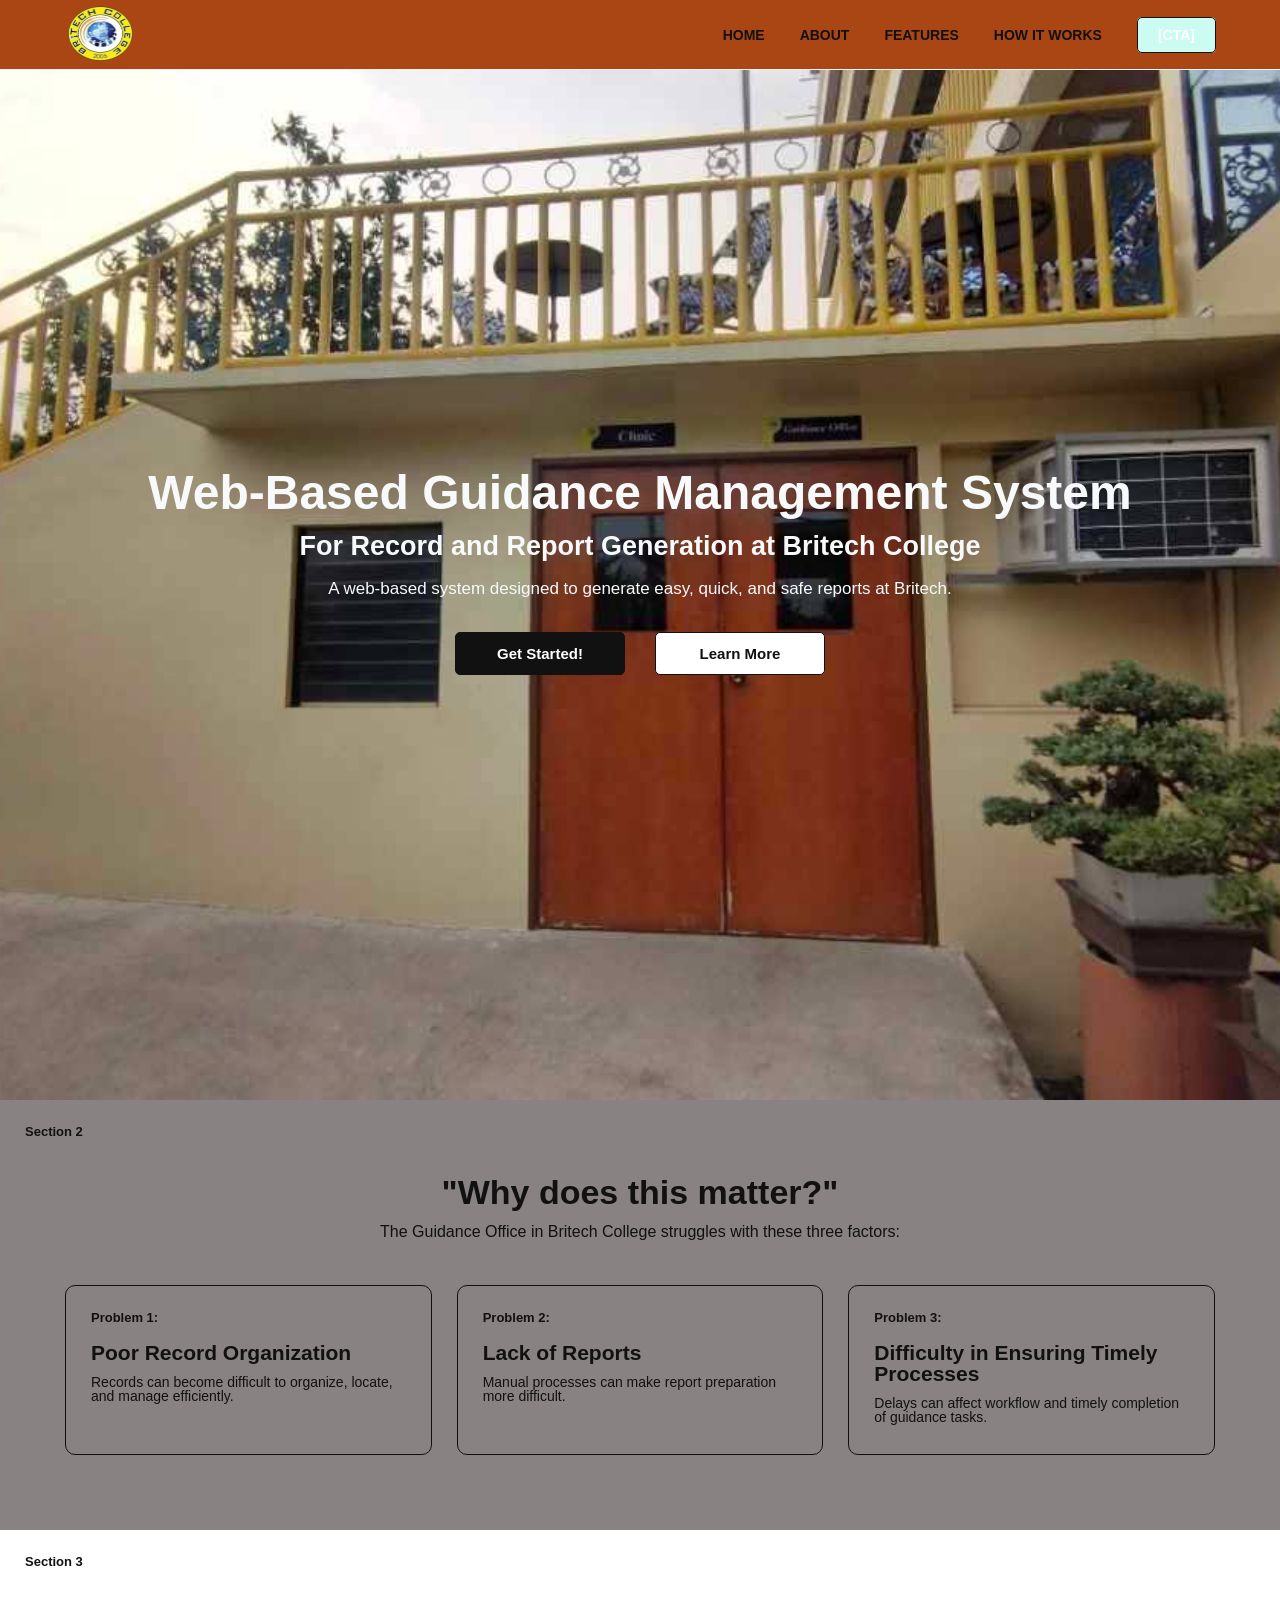
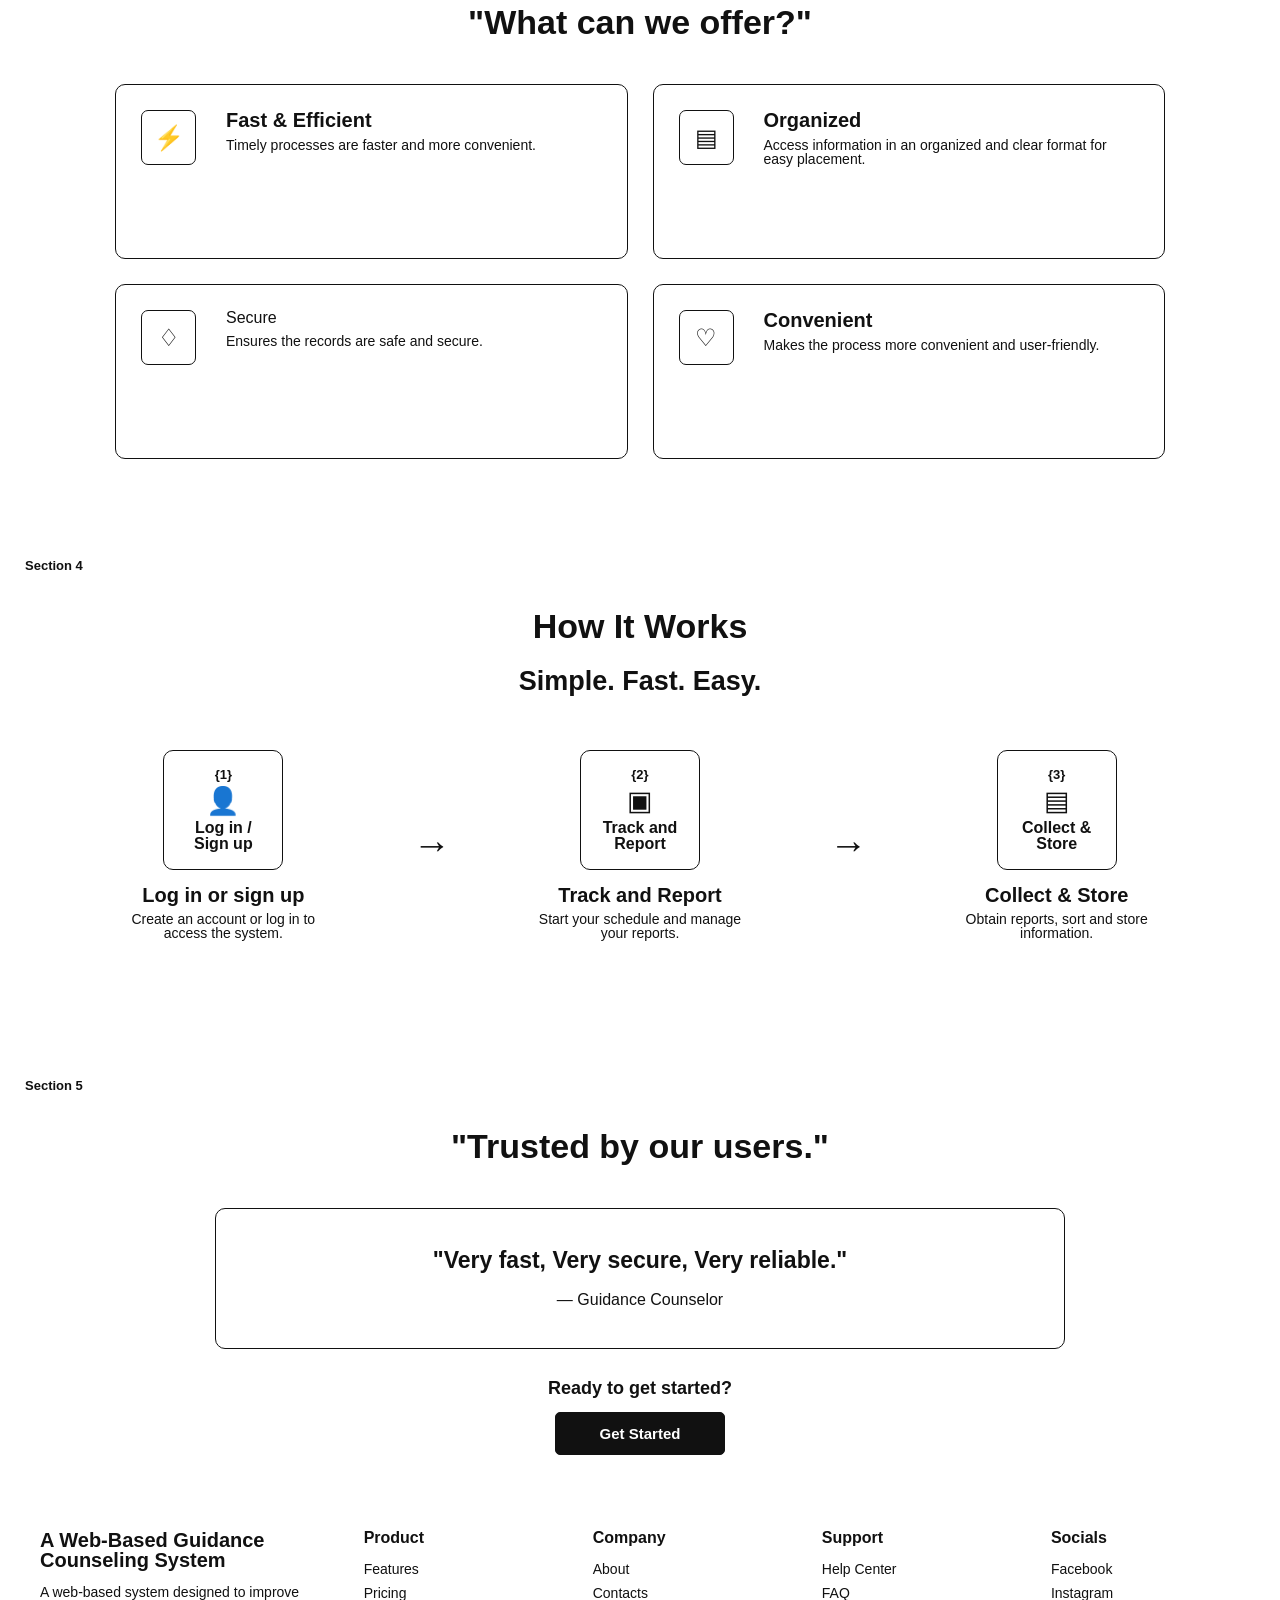
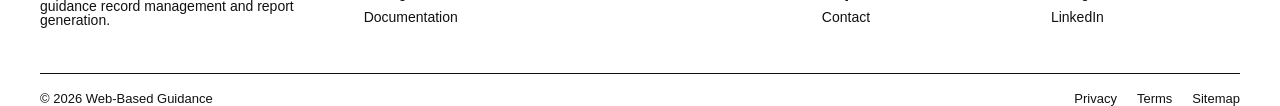
==== index.html @ 8610c13b "feat:I follow sir instuctions in modifiying and change services and I also add a insert.sql in datab" ====
<!doctype html>
<html lang="en">
  <head>
    <meta charset="UTF-8" />
    <meta name="viewport" content="width=device-width, initial-scale=1.0" />

    <title>Web-Based Guidance Management System</title>

    <!-- External CSS -->
    <link rel="stylesheet" href="./assets/css/pages/landing.css" />
    <link rel="stylesheet" href="./assets/css/style.css" />
  </head>

  <body>
    <!-- =========================
         NAVIGATION BAR
    ========================== -->
    <header class="navbar bg-secondary">
      <a href="#home" class="logo">
        <img
          class="d-inline-flex flex-column items-center h-25 w-25 gap-10"
          src="./assets/images/logo/britech-logo.png"
          alt="Britech Logo"
        />
      </a>

      <nav>
        <ul class="nav-links">
          <li><a href="#home">HOME</a></li>
          <li><a href="#about">ABOUT</a></li>
          <li><a href="#features">FEATURES</a></li>
          <li><a href="#how-it-works">HOW IT WORKS</a></li>
          <li><a href="#contact" class="nav-cta">[CTA]</a></li>
        </ul>
      </nav>
    </header>

    <!-- =========================
         SECTION 1 — HOME
    ========================== -->
    <section id="home" class="hero hero-landing">
      <span class="section-label">Section 1</span>

      <div class="hero-content text-light">
        <h1 class="text-56">Web-Based Guidance Management System</h1>

        <h2>For Record and Report Generation at Britech College</h2>

        <p>A web-based system designed to generate easy, quick, and safe reports at Britech.</p>

        <div class="hero-buttons">
          <a href="#contact" class="btn btn-dark"> Get Started! </a>

          <a href="#features" class="btn btn-light"> Learn More </a>
        </div>
      </div>
    </section>

    <!-- =========================
         SECTION 2 — ABOUT
    ========================== -->
    <section id="about" class="about b bg-gray">
      <span class="section-label">Section 2</span>

      <h2 class="section-title">"Why does this matter?"</h2>

      <p class="section-description">The Guidance Office in Britech College struggles with these three factors:</p>

      <div class="problems">
        <div class="problem-card">
          <span class="problem-number"> Problem 1: </span>

          <h3>Poor Record Organization</h3>

          <p>Records can become difficult to organize, locate, and manage efficiently.</p>
        </div>

        <div class="problem-card">
          <span class="problem-number"> Problem 2: </span>

          <h3>Lack of Reports</h3>

          <p>Manual processes can make report preparation more difficult.</p>
        </div>

        <div class="problem-card">
          <span class="problem-number"> Problem 3: </span>

          <h3>Difficulty in Ensuring Timely Processes</h3>

          <p>Delays can affect workflow and timely completion of guidance tasks.</p>
        </div>
      </div>
    </section>

    <!-- =========================
         SECTION 3 — FEATURES
    ========================== -->
    <section id="features" class="features">
      <span class="section-label">Section 3</span>

      <h2 class="section-title">"What can we offer?"</h2>

      <div class="features-grid">
        <!-- FEATURE 1 -->
        <div class="feature-card">
          <div class="feature-icon">⚡</div>

          <div>
            <h3>Fast &amp; Efficient</h3>

            <p>Timely processes are faster and more convenient.</p>
          </div>
        </div>

        <!-- FEATURE 2 -->
        <div class="feature-card">
          <div class="feature-icon">▤</div>

          <div>
            <h3>Organized</h3>

            <p>Access information in an organized and clear format for easy placement.</p>
          </div>
        </div>

        <!-- FEATURE 3 -->
        <div class="feature-card">
          <div class="feature-icon">♢</div>

          <div>
            Secure
            <h3></h3>

            <p>Ensures the records are safe and secure.</p>
          </div>
        </div>

        <!-- FEATURE 4 -->
        <div class="feature-card">
          <div class="feature-icon">♡</div>

          <div>
            <h3>Convenient</h3>

            <p>Makes the process more convenient and user-friendly.</p>
          </div>
        </div>
      </div>
    </section>

    <!-- =========================
         SECTION 4 — HOW IT WORKS
    ========================== -->
    <section id="how-it-works" class="how-it-works">
      <span class="section-label">Section 4</span>

      <h2 class="section-title">How It Works</h2>

      <h3 class="simple-title">Simple. Fast. Easy.</h3>

      <div class="steps">
        <!-- STEP 1 -->
        <div class="step">
          <div class="step-box">
            <span class="step-number"> {1} </span>

            <span class="step-icon"> 👤 </span>

            <strong> Log in / Sign up </strong>
          </div>

          <h3>Log in or sign up</h3>

          <p>Create an account or log in to access the system.</p>
        </div>

        <!-- ARROW -->
        <div class="arrow">→</div>

        <!-- STEP 2 -->
        <div class="step">
          <div class="step-box">
            <span class="step-number"> {2} </span>

            <span class="step-icon"> ▣ </span>

            <strong> Track and Report </strong>
          </div>

          <h3>Track and Report</h3>

          <p>Start your schedule and manage your reports.</p>
        </div>

        <!-- ARROW -->
        <div class="arrow">→</div>

        <!-- STEP 3 -->
        <div class="step">
          <div class="step-box">
            <span class="step-number"> {3} </span>

            <span class="step-icon"> ▤ </span>

            <strong> Collect &amp; Store </strong>
          </div>

          <h3>Collect &amp; Store</h3>

          <p>Obtain reports, sort and store information.</p>
        </div>
      </div>
    </section>

    <!-- =========================
         SECTION 5 — TESTIMONIAL
    ========================== -->
    <section id="contact" class="contact">
      <span class="section-label">Section 5</span>

      <h2 class="section-title">"Trusted by our users."</h2>

      <div class="testimonial">
        <p class="testimonial-text">"Very fast, Very secure, Very reliable."</p>

        <p class="testimonial-author">— Guidance Counselor</p>
      </div>

      <p class="ready">Ready to get started?</p>

      <a href="#home" class="btn btn-dark"> Get Started </a>
    </section>

    <!-- =========================
         FOOTER
    ========================== -->
    <footer>
      <div class="footer-top">
        <!-- BRAND -->
        <div class="footer-brand">
          <h3>A Web-Based Guidance Counseling System</h3>

          <p>A web-based system designed to improve guidance record management and report generation.</p>
        </div>

        <!-- PRODUCT -->
        <div class="footer-column">
          <h4>Product</h4>

          <ul>
            <li>
              <a href="#features"> Features </a>
            </li>

            <li>
              <a href="#"> Pricing </a>
            </li>

            <li>
              <a href="#"> Documentation </a>
            </li>
          </ul>
        </div>

        <!-- COMPANY -->
        <div class="footer-column">
          <h4>Company</h4>

          <ul>
            <li>
              <a href="#about"> About </a>
            </li>

            <li>
              <a href="#contact"> Contacts </a>
            </li>
          </ul>
        </div>

        <!-- SUPPORT -->
        <div class="footer-column">
          <h4>Support</h4>

          <ul>
            <li>
              <a href="#"> Help Center </a>
            </li>

            <li>
              <a href="#"> FAQ </a>
            </li>

            <li>
              <a href="#contact"> Contact </a>
            </li>
          </ul>
        </div>

        <!-- SOCIALS -->
        <div class="footer-column">
          <h4>Socials</h4>

          <ul>
            <li>
              <a href="#"> Facebook </a>
            </li>

            <li>
              <a href="#"> Instagram </a>
            </li>

            <li>
              <a href="#"> LinkedIn </a>
            </li>
          </ul>
        </div>
      </div>

      <!-- FOOTER BOTTOM -->
      <div class="footer-bottom">
        <p>© 2026 Web-Based Guidance</p>

        <div class="legal-links">
          <a href="#">Privacy</a>
          <a href="#">Terms</a>
          <a href="#">Sitemap</a>
        </div>
      </div>
    </footer>
  </body>
</html>
---- assets/css/pages/landing.css ----
/* =====================================================
   RESET
===================================================== */

* {
  margin: 0;
  padding: 0;
  box-sizing: border-box;
}

html {
  scroll-behavior: smooth;
  scroll-padding-top: 75px;
}

body {
  font-family: Arial, Helvetica, sans-serif;
  color: #111;
  background: #fff;
  line-height: 1.5;
}

a {
  text-decoration: none;
  color: inherit;
}

/* =====================================================
   NAVIGATION BAR
===================================================== */

.navbar {
  position: fixed;
  top: 0;
  left: 0;

  width: 100%;
  height: 70px;

  background: #fff;

  border-bottom: 1px solid #fbf3f3;

  display: flex;
  align-items: center;
  justify-content: space-between;

  padding: 0 5%;

  z-index: 1000;
}

.logo {
  font-size: 20px;
  font-weight: bold;
  letter-spacing: 1px;
}

.nav-links {
  display: flex;
  align-items: center;
  gap: 35px;
  list-style: none;
}

.nav-links a {
  font-size: 14px;
  font-weight: bold;
}

.nav-links a:hover {
  text-decoration: underline;
}

.nav-cta {
  background: #CCFBF1;
  color: #fff !important;

  padding: 9px 20px;

  border: 1px solid #111;
  border-radius: 5px;
}

.nav-cta:hover {
  background: #fff;
  color: #111 !important;
  text-decoration: none !important;
}

/* =====================================================
   GENERAL SECTION SETTINGS
===================================================== */

section {
  width: 100%;
  position: relative;
  border-bottom: 1px solid #111;
}

.section-label {
  position: absolute;

  top: 25px;
  left: 25px;

  font-size: 13px;
  font-weight: bold;
}

.section-title {
  text-align: center;

  font-size: 34px;

  margin-bottom: 15px;
}

.section-description {
  max-width: 750px;

  margin: 0 auto;

  text-align: center;

  font-size: 16px;
}

/* =====================================================
   BUTTONS
===================================================== */

.btn {
  display: inline-flex;

  align-items: center;
  justify-content: center;

  min-width: 170px;

  padding: 13px 25px;

  border: 1px solid #111;

  border-radius: 5px;

  font-size: 15px;
  font-weight: bold;
}

.btn-dark {
  background: #111;
  color: #fff;
}

.btn-dark:hover {
  background: #fff;
  color: #111;
}

.btn-light {
  background: #fff;
  color: #111;
}

.btn-light:hover {
  background: #111;
  color: #fff;
}

/* =====================================================
   SECTION 1 — HERO
===================================================== */

.hero {
  min-height: 680px;

  display: flex;

  align-items: center;
  justify-content: center;

  text-align: center;

  padding: 110px 7% 70px;
}

.hero-landing {
  min-height: 1100px;
  background-image: url(../../images/backgrounds/Guidance\ Office.jpg);
  background-size: cover;
  background-position: center;
  background-repeat: no-repeat;
}

.hero-content {
  max-width: 1000px;
}

.hero h1 {
  font-size: 48px;

  line-height: 1.15;

  font-weight: 800;

  margin-bottom: 12px;
}

.hero h2 {
  font-size: 27px;

  font-weight: bold;

  margin-bottom: 20px;
}

.hero p {
  max-width: 780px;

  margin: 0 auto 35px;

  font-size: 17px;
}

.hero-buttons {
  display: flex;

  justify-content: center;

  gap: 30px;
}

/* =====================================================
   SECTION 2 — ABOUT / PROBLEMS
===================================================== */

.about {
  min-height: 430px;

  padding: 75px 5%;
}

.about .section-description {
  margin-bottom: 10px;
}

.problems {
  max-width: 1150px;

  margin: 45px auto 0;

  display: grid;

  grid-template-columns: repeat(3, 1fr);

  gap: 25px;
}

.problem-card {
  min-height: 170px;

  border: 1px solid #111;

  border-radius: 10px;

  padding: 25px;
}

.problem-number {
  display: block;

  font-size: 13px;

  font-weight: bold;

  margin-bottom: 18px;
}

.problem-card h3 {
  font-size: 21px;

  margin-bottom: 12px;
}

.problem-card p {
  font-size: 14px;
}

/* =====================================================
   SECTION 3 — FEATURES
===================================================== */

.features {
  min-height: 570px;

  padding: 75px 5%;
}

.features-grid {
  max-width: 1050px;

  margin: 45px auto 0;

  display: grid;

  grid-template-columns: repeat(2, 1fr);

  gap: 25px;
}

.feature-card {
  min-height: 175px;

  border: 1px solid #111;

  border-radius: 10px;

  padding: 25px;

  display: grid;

  grid-template-columns: 65px 1fr;

  gap: 20px;

  align-items: start;
}

.feature-icon {
  width: 55px;
  height: 55px;

  border: 1px solid #111;

  border-radius: 7px;

  display: flex;

  align-items: center;
  justify-content: center;

  font-size: 24px;
}

.feature-card h3 {
  font-size: 20px;

  margin-bottom: 8px;
}

.feature-card p {
  font-size: 14px;
}

/* =====================================================
   SECTION 4 — HOW IT WORKS
===================================================== */

.how-it-works {
  min-height: 520px;

  padding: 75px 5%;
}

.simple-title {
  text-align: center;

  font-size: 27px;

  margin: 25px 0 55px;
}

.steps {
  max-width: 1150px;

  margin: auto;

  display: grid;

  grid-template-columns: 1fr 100px 1fr 100px 1fr;

  align-items: center;
}

.step {
  text-align: center;
}

.step-box {
  width: 120px;
  min-height: 120px;

  margin: 0 auto 15px;

  border: 1px solid #111;

  border-radius: 10px;

  padding: 15px;

  display: flex;

  flex-direction: column;

  align-items: center;
  justify-content: center;
}

.step-number {
  font-size: 13px;

  font-weight: bold;

  margin-bottom: 7px;
}

.step-icon {
  font-size: 27px;

  margin-bottom: 5px;
}

.step h3 {
  font-size: 20px;

  margin-bottom: 7px;
}

.step p {
  max-width: 210px;

  margin: auto;

  font-size: 14px;
}

.arrow {
  text-align: center;

  font-size: 38px;

  font-weight: bold;
}

/* =====================================================
   SECTION 5 — TRUSTED USERS
===================================================== */

.contact {
  min-height: 470px;

  padding: 75px 5%;

  text-align: center;
}

.testimonial {
  max-width: 850px;

  margin: 45px auto 30px;

  border: 1px solid #111;

  border-radius: 10px;

  padding: 40px;
}

.testimonial-text {
  font-size: 23px;

  font-weight: bold;

  margin-bottom: 20px;
}

.testimonial-author {
  font-size: 16px;
}

.ready {
  font-size: 18px;

  font-weight: bold;

  margin-bottom: 15px;
}

/* =====================================================
   FOOTER
===================================================== */

footer {
  padding: 55px 5% 20px;

  background: #fff;
}

.footer-top {
  max-width: 1200px;

  margin: auto;

  display: grid;

  grid-template-columns: 1.5fr 1fr 1fr 1fr 1fr;

  gap: 40px;

  padding-bottom: 40px;
}

.footer-brand h3 {
  font-size: 20px;

  margin-bottom: 15px;
}

.footer-brand p {
  max-width: 300px;

  font-size: 14px;
}

.footer-column h4 {
  font-size: 16px;

  margin-bottom: 15px;
}

.footer-column ul {
  list-style: none;
}

.footer-column li {
  margin-bottom: 8px;
}

.footer-column a {
  font-size: 14px;
}

.footer-column a:hover {
  text-decoration: underline;
}

.footer-bottom {
  max-width: 1200px;

  margin: auto;

  border-top: 1px solid #111;

  padding-top: 18px;

  display: flex;

  justify-content: space-between;

  font-size: 13px;
}

.legal-links {
  display: flex;

  gap: 20px;
}

/* =====================================================
   TABLET
===================================================== */

@media (max-width: 900px) {
  .nav-links {
    gap: 15px;
  }

  .nav-links a {
    font-size: 11px;
  }

  .hero h1 {
    font-size: 38px;
  }

  .problems {
    grid-template-columns: 1fr;
  }

  .steps {
    grid-template-columns: 1fr;

    gap: 25px;
  }

  .arrow {
    transform: rotate(90deg);
  }

  .footer-top {
    grid-template-columns: repeat(2, 1fr);
  }
}

/* =====================================================
   MOBILE
===================================================== */

@media (max-width: 600px) {
  .navbar {
    height: auto;

    min-height: 65px;

    padding: 12px 4%;

    flex-direction: column;

    gap: 10px;
  }

  .nav-links {
    gap: 10px;

    flex-wrap: wrap;

    justify-content: center;
  }

  .nav-links a {
    font-size: 10px;
  }

  .hero {
    padding-top: 80px;
  }

  .hero h1 {
    font-size: 31px;
  }

  .hero h2 {
    font-size: 21px;
  }

  .hero p {
    font-size: 14px;
  }

  .hero-buttons {
    flex-direction: column;

    align-items: center;

    gap: 12px;
  }

  .section-title {
    font-size: 28px;
  }

  .features-grid {
    grid-template-columns: 1fr;
  }

  .feature-card {
    grid-template-columns: 55px 1fr;
  }

  .footer-top {
    grid-template-columns: 1fr;
  }

  .footer-bottom {
    flex-direction: column;

    gap: 15px;
  }
}
---- assets/css/style.css ----
@import url("./base/reset.css");
@import url("./base/theme.css");
@import url("./base/text.css");
@import url("./base/display.css");
@import url("./base/flex.css");
@import url("./base/gap.css");
@import url("./base/padding.css");
@import url("./base/margin.css");
@import url("./base/border.css");
@import url("./base/width.css");
@import url("./base/height.css");
@import url("./base/colors.css");
@import url("./base/shadow.css");
@import url("./base/opacity.css");
@import url("./base/overflow.css");
@import url("./base/position.css");
@import url("./base/radius.css");
@import url("./base/z-index.css");
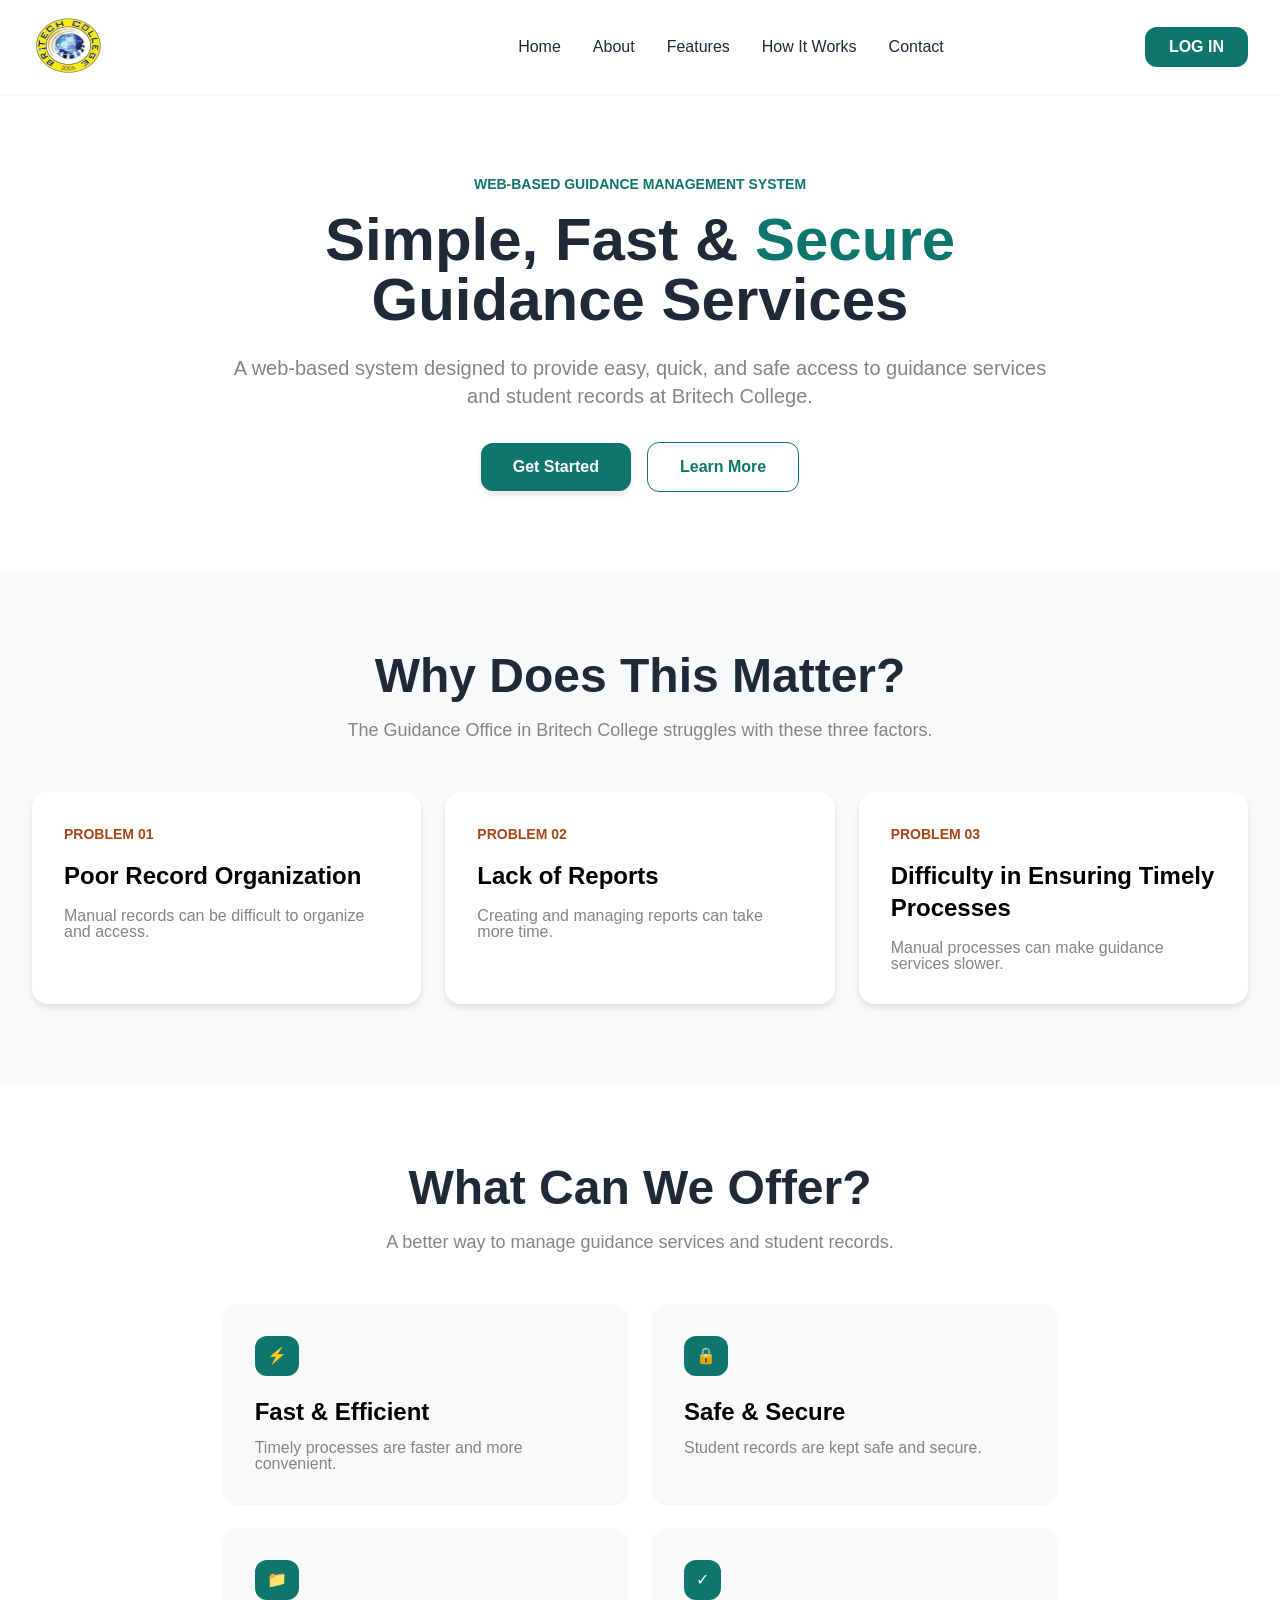
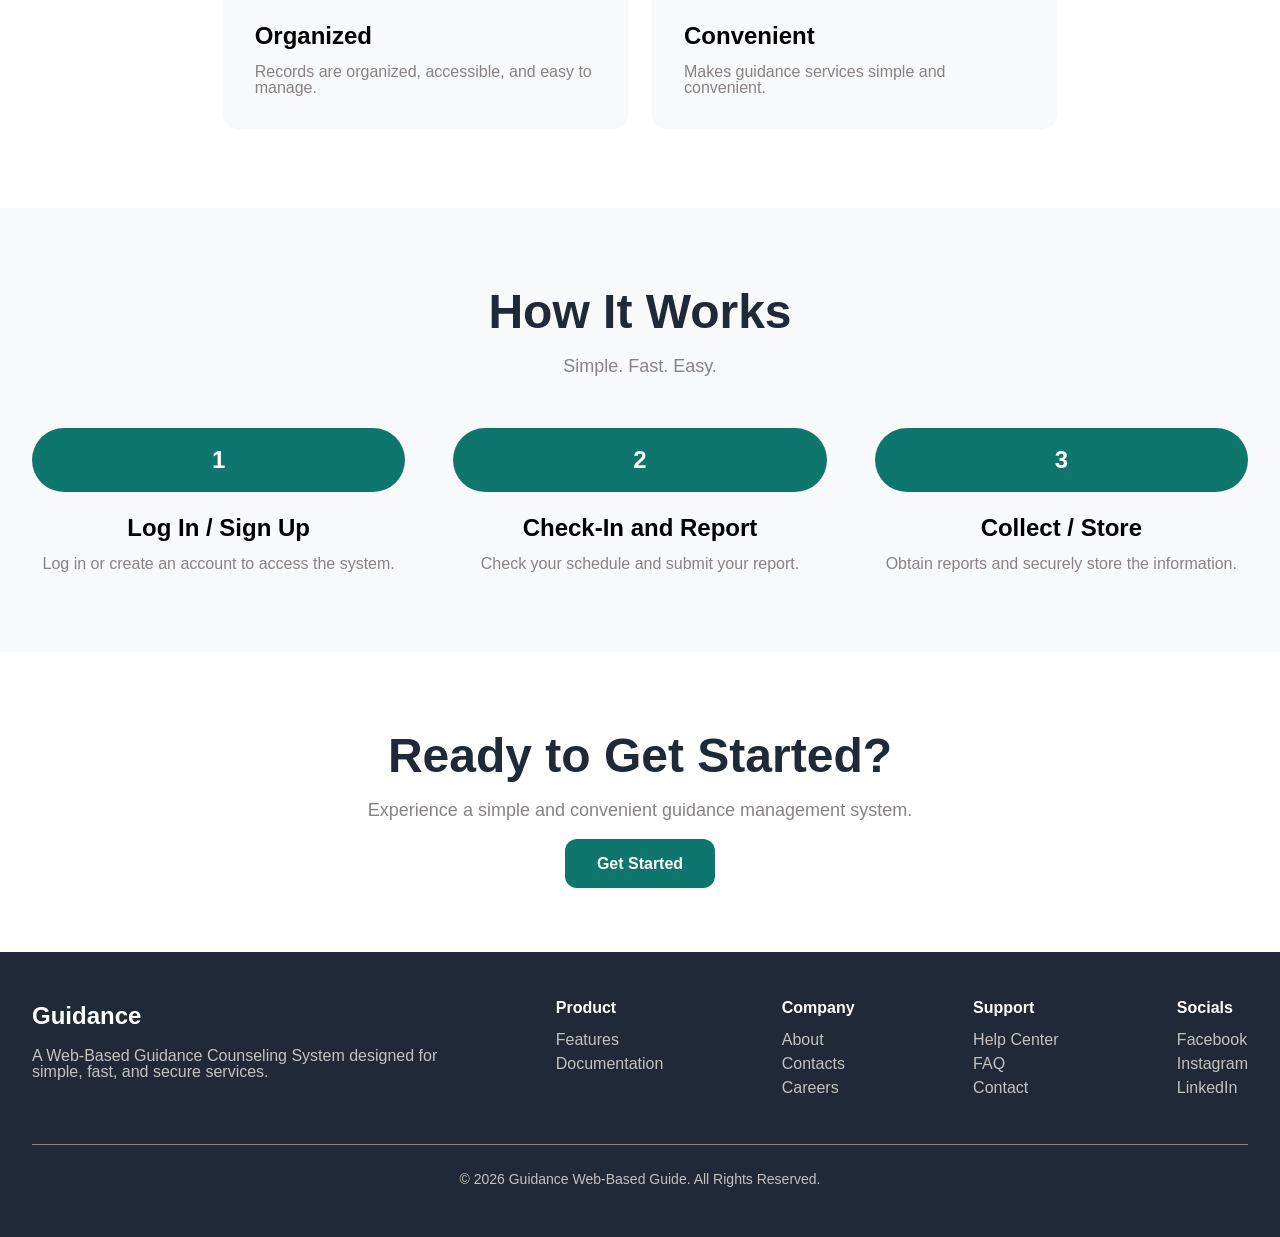
==== commit d6d0a583: "feat: Working in progress in landing page, dashboard and login." ====
--- a/index.html
+++ b/index.html
@@ -1,332 +1,638 @@
-<!doctype html>
+<!DOCTYPE html>
 <html lang="en">
-  <head>
-    <meta charset="UTF-8" />
-    <meta name="viewport" content="width=device-width, initial-scale=1.0" />
-
-    <title>Web-Based Guidance Management System</title>
-
-    <!-- External CSS -->
-    <link rel="stylesheet" href="./assets/css/pages/landing.css" />
-    <link rel="stylesheet" href="./assets/css/style.css" />
-  </head>
-
-  <body>
-    <!-- =========================
-         NAVIGATION BAR
-    ========================== -->
-    <header class="navbar bg-secondary">
-      <a href="#home" class="logo">
-        <img
-          class="d-inline-flex flex-column items-center h-25 w-25 gap-10"
-          src="./assets/images/logo/britech-logo.png"
-          alt="Britech Logo"
-        />
-      </a>
-
-      <nav>
-        <ul class="nav-links">
-          <li><a href="#home">HOME</a></li>
-          <li><a href="#about">ABOUT</a></li>
-          <li><a href="#features">FEATURES</a></li>
-          <li><a href="#how-it-works">HOW IT WORKS</a></li>
-          <li><a href="#contact" class="nav-cta">[CTA]</a></li>
-        </ul>
-      </nav>
+
+<head>
+
+    <meta charset="UTF-8">
+    <meta name="viewport" content="width=device-width, initial-scale=1.0">
+
+    <title>Guidance Management System</title>
+
+    <link rel="stylesheet" href="./assets/css/style.css">
+
+</head>
+
+
+<body class="bg-light">
+
+
+    <!-- ================= HEADER ================= -->
+
+    <header
+        class="d-flex flex-row justify-between items-center px-8 py-4 bg-white shadow-sm position-sticky top-0 z-50">
+
+        <!-- LOGO --> 
+
+        <div class="d-flex flex-row items-center gap-0 text-x1  font-bold text-dark">
+          <a href="#home"> 
+
+            <img class="h-25 w-25" src="./assets/images/logo/britech-logo.png" alt="Britech College">
+          
+          </a>
+          
+        </div>
+
+
+        <!-- NAVIGATION -->
+
+        <nav class="d-flex items-center gap-8">
+
+            <a href="#home" class="text-dark">
+                Home
+            </a>
+
+            <a href="#about" class="text-dark">
+                About
+            </a>
+
+            <a href="#features" class="text-dark">
+                Features
+            </a>
+
+            <a href="#how-it-works" class="text-dark">
+                How It Works
+            </a>
+
+            <a href="#contact" class="text-dark">
+                Contact
+            </a>
+
+        </nav>
+
+
+        <!-- BUTTON -->
+
+        <a
+            href="./auth/sign-in.html"
+            class="bg-primary text-white px-6 py-3 rounded-lg font-semibold">
+
+            LOG IN
+
+        </a>
+
     </header>
 
-    <!-- =========================
-         SECTION 1 — HOME
-    ========================== -->
-    <section id="home" class="hero hero-landing">
-      <span class="section-label">Section 1</span>
-
-      <div class="hero-content text-light">
-        <h1 class="text-56">Web-Based Guidance Management System</h1>
-
-        <h2>For Record and Report Generation at Britech College</h2>
-
-        <p>A web-based system designed to generate easy, quick, and safe reports at Britech.</p>
-
-        <div class="hero-buttons">
-          <a href="#contact" class="btn btn-dark"> Get Started! </a>
-
-          <a href="#features" class="btn btn-light"> Learn More </a>
+
+
+    <!-- ================= HERO ================= -->
+
+    <main id="home">
+
+        <section
+            class="d-flex items-center justify-center text-center bg-white p-20">
+
+            <div class="w-75">
+
+                <p class="text-sm font-semibold text-primary mb-4">
+                    WEB-BASED GUIDANCE MANAGEMENT SYSTEM
+                </p>
+
+
+                <h1 class="text-5xl font-bold text-dark mb-6">
+
+                    Simple, Fast &
+                    <span class="text-primary">
+                        Secure
+                    </span>
+                    Guidance Services
+
+                </h1>
+
+
+                <p class="text-lg text-gray mx-auto">
+
+                    A web-based system designed to provide
+                    easy, quick, and safe access to guidance
+                    services and student records at Britech College.
+
+                </p>
+
+
+                <!-- HERO BUTTONS -->
+
+                <div
+                    class="d-flex items-center justify-center gap-4 mt-8">
+
+                    <a
+                        href="#get-started"
+                        class="bg-primary text-white px-8 py-4 rounded-lg font-semibold shadow">
+
+                        Get Started
+
+                    </a>
+
+
+                    <a
+                        href="#about"
+                        class="border border-primary text-primary px-8 py-4 rounded-lg font-semibold">
+
+                        Learn More
+
+                    </a>
+
+                </div>
+
+            </div>
+
+        </section>
+
+
+
+        <!-- ================= WHY DOES THIS MATTER ================= -->
+
+        <section
+            id="about"
+            class="bg-light px-8 py-20">
+
+            <div class="text-center mb-12">
+
+                <h2 class="text-4xl font-bold text-dark mb-4">
+
+                    Why Does This Matter?
+
+                </h2>
+
+                <p class="text-md text-gray">
+
+                    The Guidance Office in Britech College
+                    struggles with these three factors.
+
+                </p>
+
+            </div>
+
+
+            <!-- PROBLEMS -->
+
+            <div
+                class="d-flex gap-6 justify-center">
+
+
+                <!-- PROBLEM 1 -->
+
+                <div
+                    class="bg-white p-8 rounded-xl shadow-md w-33">
+
+                    <p class="text-sm font-bold text-secondary mb-4">
+                        PROBLEM 01
+                    </p>
+
+                    <h3 class="text-xl font-bold mb-4">
+                        Poor Record Organization
+                    </h3>
+
+                    <p class="text-gray">
+                        Manual records can be difficult
+                        to organize and access.
+                    </p>
+
+                </div>
+
+
+                <!-- PROBLEM 2 -->
+
+                <div
+                    class="bg-white p-8 rounded-xl shadow-md w-33">
+
+                    <p class="text-sm font-bold text-secondary mb-4">
+                        PROBLEM 02
+                    </p>
+
+                    <h3 class="text-xl font-bold mb-4">
+                        Lack of Reports
+                    </h3>
+
+                    <p class="text-gray">
+                        Creating and managing reports
+                        can take more time.
+                    </p>
+
+                </div>
+
+
+                <!-- PROBLEM 3 -->
+
+                <div
+                    class="bg-white p-8 rounded-xl shadow-md w-33">
+
+                    <p class="text-sm font-bold text-secondary mb-4">
+                        PROBLEM 03
+                    </p>
+
+                    <h3 class="text-xl font-bold mb-4">
+                        Difficulty in Ensuring Timely Processes
+                    </h3>
+
+                    <p class="text-gray">
+                        Manual processes can make
+                        guidance services slower.
+                    </p>
+
+                </div>
+
+            </div>
+
+        </section>
+
+
+
+        <!-- ================= FEATURES ================= -->
+
+        <section
+            id="features"
+            class="bg-white px-8 py-20">
+
+            <div class="text-center mb-12">
+
+                <h2 class="text-4xl font-bold text-dark mb-4">
+
+                    What Can We Offer?
+
+                </h2>
+
+                <p class="text-md text-gray">
+
+                    A better way to manage guidance
+                    services and student records.
+
+                </p>
+
+            </div>
+
+
+            <div
+                class="d-flex flex-wrap justify-center gap-6">
+
+
+                <!-- FAST -->
+
+                <div
+                    class="bg-light p-8 rounded-xl shadow-sm w-33">
+
+                    <div
+                        class="bg-primary text-white rounded-lg p-3 w-fit mb-5">
+
+                        ⚡
+
+                    </div>
+
+                    <h3 class="text-xl font-bold mb-3">
+                        Fast & Efficient
+                    </h3>
+
+                    <p class="text-gray">
+                        Timely processes are faster
+                        and more convenient.
+                    </p>
+
+                </div>
+
+
+                <!-- SECURE -->
+
+                <div
+                    class="bg-light p-8 rounded-xl shadow-sm w-33">
+
+                    <div
+                        class="bg-primary text-white rounded-lg p-3 w-fit mb-5">
+
+                        🔒
+
+                    </div>
+
+                    <h3 class="text-xl font-bold mb-3">
+                        Safe & Secure
+                    </h3>
+
+                    <p class="text-gray">
+                        Student records are kept
+                        safe and secure.
+                    </p>
+
+                </div>
+
+
+                <!-- ORGANIZED -->
+
+                <div
+                    class="bg-light p-8 rounded-xl shadow-sm w-33">
+
+                    <div
+                        class="bg-primary text-white rounded-lg p-3 w-fit mb-5">
+
+                        📁
+
+                    </div>
+
+                    <h3 class="text-xl font-bold mb-3">
+                        Organized
+                    </h3>
+
+                    <p class="text-gray">
+                        Records are organized,
+                        accessible, and easy to manage.
+                    </p>
+
+                </div>
+
+
+                <!-- CONVENIENT -->
+
+                <div
+                    class="bg-light p-8 rounded-xl shadow-sm w-33">
+
+                    <div
+                        class="bg-primary text-white rounded-lg p-3 w-fit mb-5">
+
+                        ✓
+
+                    </div>
+
+                    <h3 class="text-xl font-bold mb-3">
+                        Convenient
+                    </h3>
+
+                    <p class="text-gray">
+                        Makes guidance services
+                        simple and convenient.
+                    </p>
+
+                </div>
+
+            </div>
+
+        </section>
+
+
+
+        <!-- ================= HOW IT WORKS ================= -->
+
+        <section
+            id="how-it-works"
+            class="bg-light px-8 py-20">
+
+            <div class="text-center mb-12">
+
+                <h2 class="text-4xl font-bold text-dark mb-4">
+                    How It Works
+                </h2>
+
+                <p class="text-md text-gray">
+                    Simple. Fast. Easy.
+                </p>
+
+            </div>
+
+
+            <div
+                class="d-flex justify-center gap-12">
+
+
+                <!-- STEP 1 -->
+
+                <div class="text-center w-33">
+
+                    <div
+                        class="bg-primary text-white rounded-full p-4 mx-auto mb-5 font-bold text-xl">
+
+                        1
+
+                    </div>
+
+                    <h3 class="text-xl font-bold mb-3">
+                        Log In / Sign Up
+                    </h3>
+
+                    <p class="text-gray">
+                        Log in or create an account
+                        to access the system.
+                    </p>
+
+                </div>
+
+
+                <!-- STEP 2 -->
+
+                <div class="text-center w-33">
+
+                    <div
+                        class="bg-primary text-white rounded-full p-4 mx-auto mb-5 font-bold text-xl">
+
+                        2
+
+                    </div>
+
+                    <h3 class="text-xl font-bold mb-3">
+                        Check-In and Report
+                    </h3>
+
+                    <p class="text-gray">
+                        Check your schedule and
+                        submit your report.
+                    </p>
+
+                </div>
+
+
+                <!-- STEP 3 -->
+
+                <div class="text-center w-33">
+
+                    <div
+                        class="bg-primary text-white rounded-full p-4 mx-auto mb-5 font-bold text-xl">
+
+                        3
+
+                    </div>
+
+                    <h3 class="text-xl font-bold mb-3">
+                        Collect / Store
+                    </h3>
+
+                    <p class="text-gray">
+                        Obtain reports and securely
+                        store the information.
+                    </p>
+
+                </div>
+
+            </div>
+
+        </section>
+
+
+        <!-- ================= GET STARTED ================= -->
+
+        <section
+            id="get-started"
+            class="bg-white text-center px-8 py-20">
+
+            <h2 class="text-4xl font-bold text-dark mb-4">
+
+                Ready to Get Started?
+
+            </h2>
+
+            <p class="text-md text-gray mb-8">
+
+                Experience a simple and convenient
+                guidance management system.
+
+            </p>
+
+
+            <a
+                href="#home"
+                class="bg-primary text-white px-8 py-4 rounded-lg font-semibold">
+
+                Get Started
+
+            </a>
+
+        </section>
+
+    </main>
+
+
+
+    <!-- ================= FOOTER ================= -->
+
+    <footer
+        id="contact"
+        class="bg-dark text-white px-8 py-12">
+
+        <div
+            class="d-flex justify-between gap-12">
+
+
+            <!-- BRAND -->
+
+            <div class="w-33">
+
+                <h3 class="text-xl font-bold text-white mb-4">
+                    Guidance
+                </h3>
+
+                <p class="text-light-gray">
+
+                    A Web-Based Guidance Counseling
+                    System designed for simple,
+                    fast, and secure services.
+
+                </p>
+
+            </div>
+
+
+            <!-- PRODUCT -->
+
+            <div>
+
+                <h3 class="font-bold text-white mb-4">
+                    Product
+                </h3>
+
+              <a href="#features">
+
+                <p class="text-light-gray mb-2">
+                    Features
+                </p>
+
+              </a>
+
+
+                <p class="text-light-gray">
+                    Documentation
+                </p>
+
+            </div>
+
+
+            <!-- COMPANY -->
+
+            <div>
+
+                <h3 class="font-bold text-white mb-4">
+                    Company
+                </h3>
+
+                <p class="text-light-gray mb-2">
+                    About
+                </p>
+
+                <p class="text-light-gray mb-2">
+                    Contacts
+                </p>
+
+                <p class="text-light-gray">
+                    Careers
+                </p>
+
+            </div>
+
+
+            <!-- SUPPORT -->
+
+            <div>
+
+                <h3 class="font-bold text-white mb-4">
+                    Support
+                </h3>
+
+                <p class="text-light-gray mb-2">
+                    Help Center
+                </p>
+
+                <p class="text-light-gray mb-2">
+                    FAQ
+                </p>
+
+                <p class="text-light-gray">
+                    Contact
+                </p>
+
+            </div>
+
+
+            <!-- SOCIALS -->
+
+            <div>
+
+                <h3 class="font-bold text-white mb-4">
+                    Socials
+                </h3>
+
+                <p class="text-light-gray mb-2">
+                    Facebook
+                </p>
+
+                <p class="text-light-gray mb-2">
+                    Instagram
+                </p>
+
+                <p class="text-light-gray">
+                    LinkedIn
+                </p>
+
+            </div>
+
         </div>
-      </div>
-    </section>
-
-    <!-- =========================
-         SECTION 2 — ABOUT
-    ========================== -->
-    <section id="about" class="about b bg-gray">
-      <span class="section-label">Section 2</span>
-
-      <h2 class="section-title">"Why does this matter?"</h2>
-
-      <p class="section-description">The Guidance Office in Britech College struggles with these three factors:</p>
-
-      <div class="problems">
-        <div class="problem-card">
-          <span class="problem-number"> Problem 1: </span>
-
-          <h3>Poor Record Organization</h3>
-
-          <p>Records can become difficult to organize, locate, and manage efficiently.</p>
+
+
+        <div
+            class="border-t border-gray mt-12 pt-6 text-center">
+
+            <p class="text-light-gray text-sm">
+
+                © 2026 Guidance Web-Based Guide.
+                All Rights Reserved.
+
+            </p>
+
         </div>
 
-        <div class="problem-card">
-          <span class="problem-number"> Problem 2: </span>
-
-          <h3>Lack of Reports</h3>
-
-          <p>Manual processes can make report preparation more difficult.</p>
-        </div>
-
-        <div class="problem-card">
-          <span class="problem-number"> Problem 3: </span>
-
-          <h3>Difficulty in Ensuring Timely Processes</h3>
-
-          <p>Delays can affect workflow and timely completion of guidance tasks.</p>
-        </div>
-      </div>
-    </section>
-
-    <!-- =========================
-         SECTION 3 — FEATURES
-    ========================== -->
-    <section id="features" class="features">
-      <span class="section-label">Section 3</span>
-
-      <h2 class="section-title">"What can we offer?"</h2>
-
-      <div class="features-grid">
-        <!-- FEATURE 1 -->
-        <div class="feature-card">
-          <div class="feature-icon">⚡</div>
-
-          <div>
-            <h3>Fast &amp; Efficient</h3>
-
-            <p>Timely processes are faster and more convenient.</p>
-          </div>
-        </div>
-
-        <!-- FEATURE 2 -->
-        <div class="feature-card">
-          <div class="feature-icon">▤</div>
-
-          <div>
-            <h3>Organized</h3>
-
-            <p>Access information in an organized and clear format for easy placement.</p>
-          </div>
-        </div>
-
-        <!-- FEATURE 3 -->
-        <div class="feature-card">
-          <div class="feature-icon">♢</div>
-
-          <div>
-            Secure
-            <h3></h3>
-
-            <p>Ensures the records are safe and secure.</p>
-          </div>
-        </div>
-
-        <!-- FEATURE 4 -->
-        <div class="feature-card">
-          <div class="feature-icon">♡</div>
-
-          <div>
-            <h3>Convenient</h3>
-
-            <p>Makes the process more convenient and user-friendly.</p>
-          </div>
-        </div>
-      </div>
-    </section>
-
-    <!-- =========================
-         SECTION 4 — HOW IT WORKS
-    ========================== -->
-    <section id="how-it-works" class="how-it-works">
-      <span class="section-label">Section 4</span>
-
-      <h2 class="section-title">How It Works</h2>
-
-      <h3 class="simple-title">Simple. Fast. Easy.</h3>
-
-      <div class="steps">
-        <!-- STEP 1 -->
-        <div class="step">
-          <div class="step-box">
-            <span class="step-number"> {1} </span>
-
-            <span class="step-icon"> 👤 </span>
-
-            <strong> Log in / Sign up </strong>
-          </div>
-
-          <h3>Log in or sign up</h3>
-
-          <p>Create an account or log in to access the system.</p>
-        </div>
-
-        <!-- ARROW -->
-        <div class="arrow">→</div>
-
-        <!-- STEP 2 -->
-        <div class="step">
-          <div class="step-box">
-            <span class="step-number"> {2} </span>
-
-            <span class="step-icon"> ▣ </span>
-
-            <strong> Track and Report </strong>
-          </div>
-
-          <h3>Track and Report</h3>
-
-          <p>Start your schedule and manage your reports.</p>
-        </div>
-
-        <!-- ARROW -->
-        <div class="arrow">→</div>
-
-        <!-- STEP 3 -->
-        <div class="step">
-          <div class="step-box">
-            <span class="step-number"> {3} </span>
-
-            <span class="step-icon"> ▤ </span>
-
-            <strong> Collect &amp; Store </strong>
-          </div>
-
-          <h3>Collect &amp; Store</h3>
-
-          <p>Obtain reports, sort and store information.</p>
-        </div>
-      </div>
-    </section>
-
-    <!-- =========================
-         SECTION 5 — TESTIMONIAL
-    ========================== -->
-    <section id="contact" class="contact">
-      <span class="section-label">Section 5</span>
-
-      <h2 class="section-title">"Trusted by our users."</h2>
-
-      <div class="testimonial">
-        <p class="testimonial-text">"Very fast, Very secure, Very reliable."</p>
-
-        <p class="testimonial-author">— Guidance Counselor</p>
-      </div>
-
-      <p class="ready">Ready to get started?</p>
-
-      <a href="#home" class="btn btn-dark"> Get Started </a>
-    </section>
-
-    <!-- =========================
-         FOOTER
-    ========================== -->
-    <footer>
-      <div class="footer-top">
-        <!-- BRAND -->
-        <div class="footer-brand">
-          <h3>A Web-Based Guidance Counseling System</h3>
-
-          <p>A web-based system designed to improve guidance record management and report generation.</p>
-        </div>
-
-        <!-- PRODUCT -->
-        <div class="footer-column">
-          <h4>Product</h4>
-
-          <ul>
-            <li>
-              <a href="#features"> Features </a>
-            </li>
-
-            <li>
-              <a href="#"> Pricing </a>
-            </li>
-
-            <li>
-              <a href="#"> Documentation </a>
-            </li>
-          </ul>
-        </div>
-
-        <!-- COMPANY -->
-        <div class="footer-column">
-          <h4>Company</h4>
-
-          <ul>
-            <li>
-              <a href="#about"> About </a>
-            </li>
-
-            <li>
-              <a href="#contact"> Contacts </a>
-            </li>
-          </ul>
-        </div>
-
-        <!-- SUPPORT -->
-        <div class="footer-column">
-          <h4>Support</h4>
-
-          <ul>
-            <li>
-              <a href="#"> Help Center </a>
-            </li>
-
-            <li>
-              <a href="#"> FAQ </a>
-            </li>
-
-            <li>
-              <a href="#contact"> Contact </a>
-            </li>
-          </ul>
-        </div>
-
-        <!-- SOCIALS -->
-        <div class="footer-column">
-          <h4>Socials</h4>
-
-          <ul>
-            <li>
-              <a href="#"> Facebook </a>
-            </li>
-
-            <li>
-              <a href="#"> Instagram </a>
-            </li>
-
-            <li>
-              <a href="#"> LinkedIn </a>
-            </li>
-          </ul>
-        </div>
-      </div>
-
-      <!-- FOOTER BOTTOM -->
-      <div class="footer-bottom">
-        <p>© 2026 Web-Based Guidance</p>
-
-        <div class="legal-links">
-          <a href="#">Privacy</a>
-          <a href="#">Terms</a>
-          <a href="#">Sitemap</a>
-        </div>
-      </div>
     </footer>
-  </body>
+
+
+</body>
 </html>
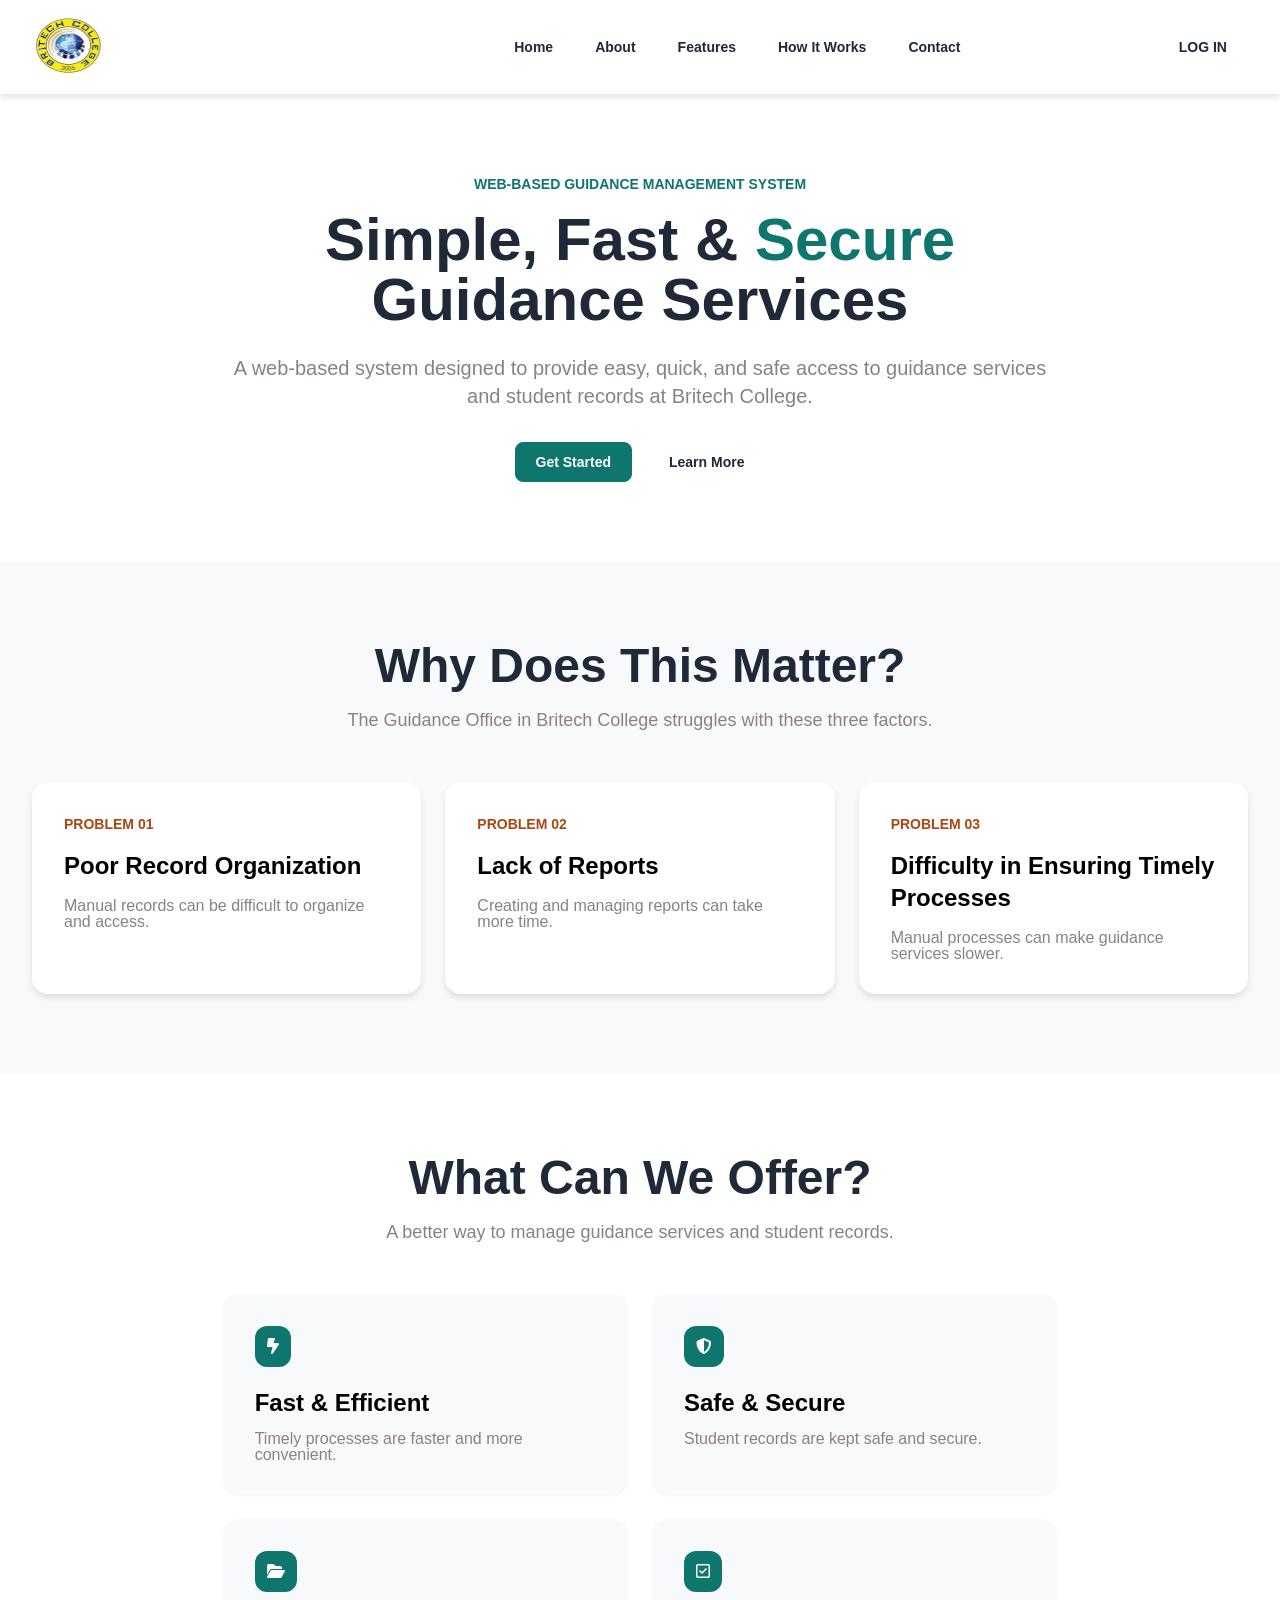
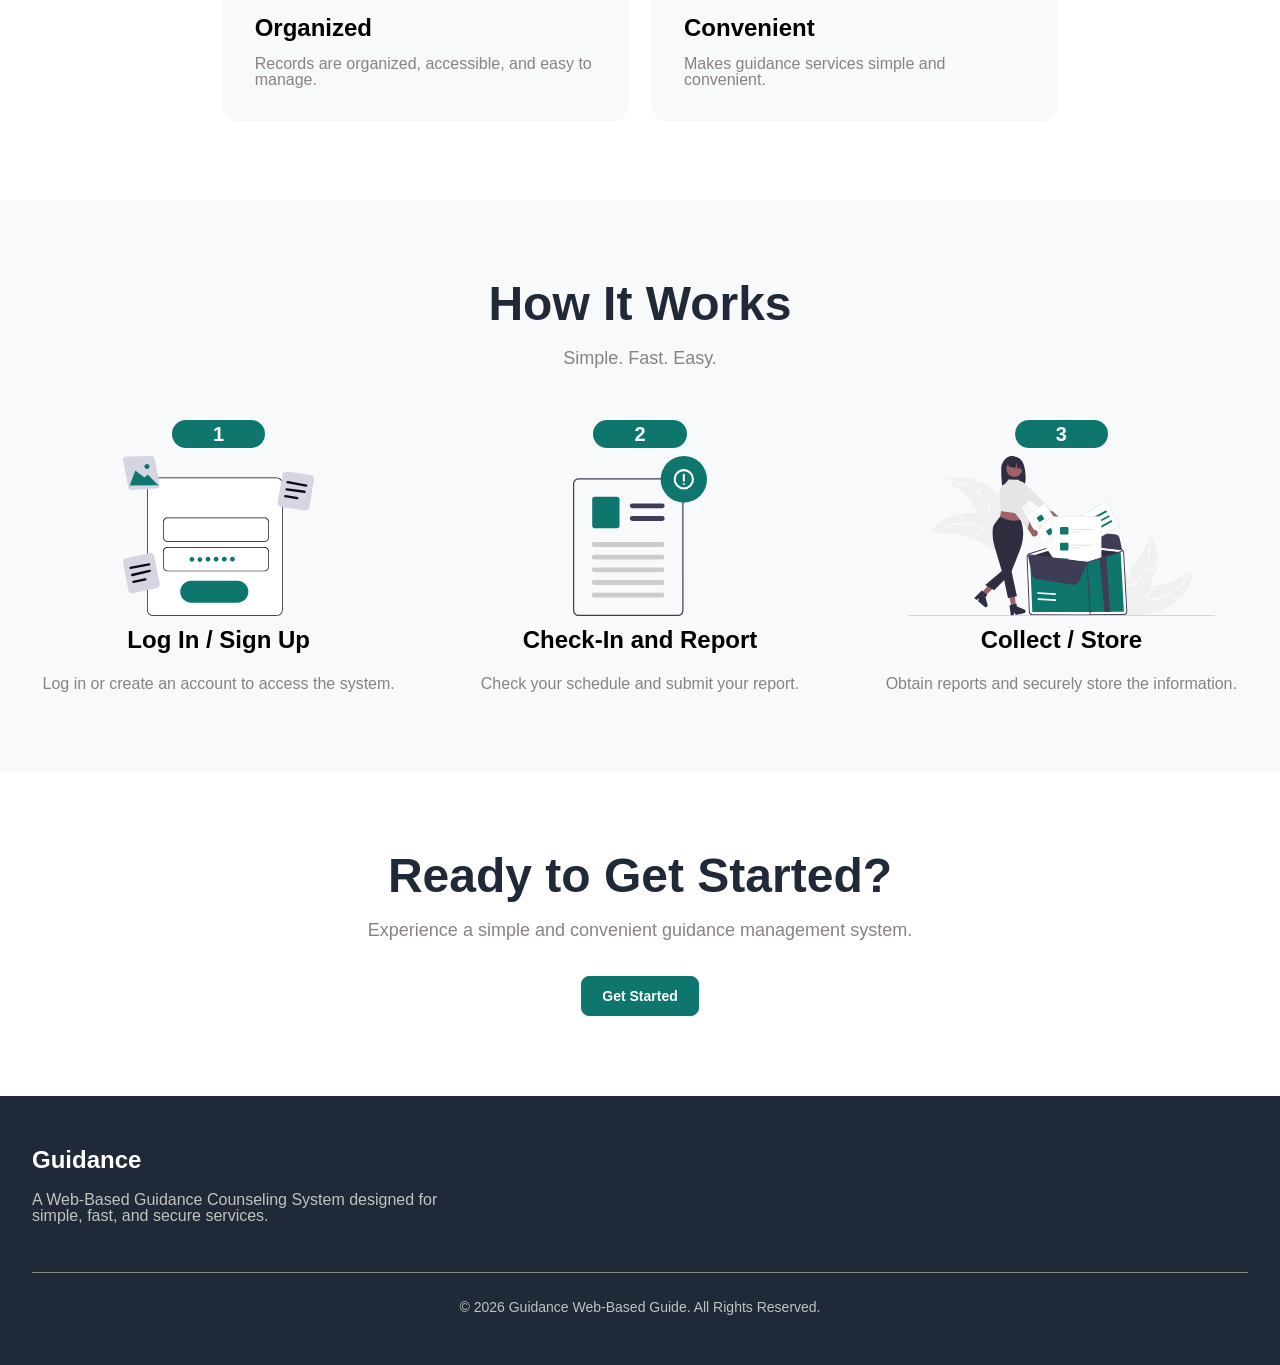
==== commit 9dd062bf: "feat: Massive improvements for landing and login page." ====
--- a/index.html
+++ b/index.html
@@ -1,638 +1,247 @@
-<!DOCTYPE html>
+<!doctype html>
 <html lang="en">
-
-<head>
-
-    <meta charset="UTF-8">
-    <meta name="viewport" content="width=device-width, initial-scale=1.0">
+  <head>
+    <meta charset="UTF-8" />
+    <meta name="viewport" content="width=device-width, initial-scale=1.0" />
 
     <title>Guidance Management System</title>
-
-    <link rel="stylesheet" href="./assets/css/style.css">
-
-</head>
-
-
-<body class="bg-light">
-
-
+    <link rel="stylesheet" href="./assets/css/style.css" />
+    <link rel="stylesheet" href="./assets/css/pages/landing.css" />
+  </head>
+
+  <body class="bg-light">
     <!-- ================= HEADER ================= -->
-
-    <header
-        class="d-flex flex-row justify-between items-center px-8 py-4 bg-white shadow-sm position-sticky top-0 z-50">
-
-        <!-- LOGO --> 
-
-        <div class="d-flex flex-row items-center gap-0 text-x1  font-bold text-dark">
-          <a href="#home"> 
-
-            <img class="h-25 w-25" src="./assets/images/logo/britech-logo.png" alt="Britech College">
-          
-          </a>
-          
-        </div>
-
-
-        <!-- NAVIGATION -->
-
-        <nav class="d-flex items-center gap-8">
-
-            <a href="#home" class="text-dark">
-                Home
-            </a>
-
-            <a href="#about" class="text-dark">
-                About
-            </a>
-
-            <a href="#features" class="text-dark">
-                Features
-            </a>
-
-            <a href="#how-it-works" class="text-dark">
-                How It Works
-            </a>
-
-            <a href="#contact" class="text-dark">
-                Contact
-            </a>
-
-        </nav>
-
-
-        <!-- BUTTON -->
-
-        <a
-            href="./auth/sign-in.html"
-            class="bg-primary text-white px-6 py-3 rounded-lg font-semibold">
-
-            LOG IN
-
-        </a>
-
+    <header class="d-flex flex-row justify-between items-center px-8 py-4 bg-white shadow position-sticky top-0 z-1">
+      <!-- LOGO -->
+
+      <a href="#home">
+        <img class="w-25 h-auto" src="./assets/images/logo/britech-logo.png" alt="Britech College" />
+      </a>
+
+      <!-- NAVIGATION -->
+
+      <nav class="d-flex items-center">
+        <a class="btn-ghost" href="#home"> Home </a>
+        <a class="btn-ghost" href="#about"> About </a>
+        <a class="btn-ghost" href="#features"> Features </a>
+        <a class="btn-ghost" href="#how-it-works"> How It Works </a>
+        <a class="btn-ghost" href="#contact"> Contact </a>
+      </nav>
+
+      <!-- BUTTON -->
+
+      <a class="btn-tertiary" href="./auth/sign-in.html"> LOG IN </a>
     </header>
 
-
-
     <!-- ================= HERO ================= -->
 
     <main id="home">
-
-        <section
-            class="d-flex items-center justify-center text-center bg-white p-20">
-
-            <div class="w-75">
-
-                <p class="text-sm font-semibold text-primary mb-4">
-                    WEB-BASED GUIDANCE MANAGEMENT SYSTEM
-                </p>
-
-
-                <h1 class="text-5xl font-bold text-dark mb-6">
-
-                    Simple, Fast &
-                    <span class="text-primary">
-                        Secure
-                    </span>
-                    Guidance Services
-
-                </h1>
-
-
-                <p class="text-lg text-gray mx-auto">
-
-                    A web-based system designed to provide
-                    easy, quick, and safe access to guidance
-                    services and student records at Britech College.
-
-                </p>
-
-
-                <!-- HERO BUTTONS -->
-
-                <div
-                    class="d-flex items-center justify-center gap-4 mt-8">
-
-                    <a
-                        href="#get-started"
-                        class="bg-primary text-white px-8 py-4 rounded-lg font-semibold shadow">
-
-                        Get Started
-
-                    </a>
-
-
-                    <a
-                        href="#about"
-                        class="border border-primary text-primary px-8 py-4 rounded-lg font-semibold">
-
-                        Learn More
-
-                    </a>
-
-                </div>
-
-            </div>
-
-        </section>
-
-
-
-        <!-- ================= WHY DOES THIS MATTER ================= -->
-
-        <section
-            id="about"
-            class="bg-light px-8 py-20">
-
-            <div class="text-center mb-12">
-
-                <h2 class="text-4xl font-bold text-dark mb-4">
-
-                    Why Does This Matter?
-
-                </h2>
-
-                <p class="text-md text-gray">
-
-                    The Guidance Office in Britech College
-                    struggles with these three factors.
-
-                </p>
-
-            </div>
-
-
-            <!-- PROBLEMS -->
-
-            <div
-                class="d-flex gap-6 justify-center">
-
-
-                <!-- PROBLEM 1 -->
-
-                <div
-                    class="bg-white p-8 rounded-xl shadow-md w-33">
-
-                    <p class="text-sm font-bold text-secondary mb-4">
-                        PROBLEM 01
-                    </p>
-
-                    <h3 class="text-xl font-bold mb-4">
-                        Poor Record Organization
-                    </h3>
-
-                    <p class="text-gray">
-                        Manual records can be difficult
-                        to organize and access.
-                    </p>
-
-                </div>
-
-
-                <!-- PROBLEM 2 -->
-
-                <div
-                    class="bg-white p-8 rounded-xl shadow-md w-33">
-
-                    <p class="text-sm font-bold text-secondary mb-4">
-                        PROBLEM 02
-                    </p>
-
-                    <h3 class="text-xl font-bold mb-4">
-                        Lack of Reports
-                    </h3>
-
-                    <p class="text-gray">
-                        Creating and managing reports
-                        can take more time.
-                    </p>
-
-                </div>
-
-
-                <!-- PROBLEM 3 -->
-
-                <div
-                    class="bg-white p-8 rounded-xl shadow-md w-33">
-
-                    <p class="text-sm font-bold text-secondary mb-4">
-                        PROBLEM 03
-                    </p>
-
-                    <h3 class="text-xl font-bold mb-4">
-                        Difficulty in Ensuring Timely Processes
-                    </h3>
-
-                    <p class="text-gray">
-                        Manual processes can make
-                        guidance services slower.
-                    </p>
-
-                </div>
-
-            </div>
-
-        </section>
-
-
-
-        <!-- ================= FEATURES ================= -->
-
-        <section
-            id="features"
-            class="bg-white px-8 py-20">
-
-            <div class="text-center mb-12">
-
-                <h2 class="text-4xl font-bold text-dark mb-4">
-
-                    What Can We Offer?
-
-                </h2>
-
-                <p class="text-md text-gray">
-
-                    A better way to manage guidance
-                    services and student records.
-
-                </p>
-
-            </div>
-
-
-            <div
-                class="d-flex flex-wrap justify-center gap-6">
-
-
-                <!-- FAST -->
-
-                <div
-                    class="bg-light p-8 rounded-xl shadow-sm w-33">
-
-                    <div
-                        class="bg-primary text-white rounded-lg p-3 w-fit mb-5">
-
-                        ⚡
-
-                    </div>
-
-                    <h3 class="text-xl font-bold mb-3">
-                        Fast & Efficient
-                    </h3>
-
-                    <p class="text-gray">
-                        Timely processes are faster
-                        and more convenient.
-                    </p>
-
-                </div>
-
-
-                <!-- SECURE -->
-
-                <div
-                    class="bg-light p-8 rounded-xl shadow-sm w-33">
-
-                    <div
-                        class="bg-primary text-white rounded-lg p-3 w-fit mb-5">
-
-                        🔒
-
-                    </div>
-
-                    <h3 class="text-xl font-bold mb-3">
-                        Safe & Secure
-                    </h3>
-
-                    <p class="text-gray">
-                        Student records are kept
-                        safe and secure.
-                    </p>
-
-                </div>
-
-
-                <!-- ORGANIZED -->
-
-                <div
-                    class="bg-light p-8 rounded-xl shadow-sm w-33">
-
-                    <div
-                        class="bg-primary text-white rounded-lg p-3 w-fit mb-5">
-
-                        📁
-
-                    </div>
-
-                    <h3 class="text-xl font-bold mb-3">
-                        Organized
-                    </h3>
-
-                    <p class="text-gray">
-                        Records are organized,
-                        accessible, and easy to manage.
-                    </p>
-
-                </div>
-
-
-                <!-- CONVENIENT -->
-
-                <div
-                    class="bg-light p-8 rounded-xl shadow-sm w-33">
-
-                    <div
-                        class="bg-primary text-white rounded-lg p-3 w-fit mb-5">
-
-                        ✓
-
-                    </div>
-
-                    <h3 class="text-xl font-bold mb-3">
-                        Convenient
-                    </h3>
-
-                    <p class="text-gray">
-                        Makes guidance services
-                        simple and convenient.
-                    </p>
-
-                </div>
-
-            </div>
-
-        </section>
-
-
-
-        <!-- ================= HOW IT WORKS ================= -->
-
-        <section
-            id="how-it-works"
-            class="bg-light px-8 py-20">
-
-            <div class="text-center mb-12">
-
-                <h2 class="text-4xl font-bold text-dark mb-4">
-                    How It Works
-                </h2>
-
-                <p class="text-md text-gray">
-                    Simple. Fast. Easy.
-                </p>
-
-            </div>
-
-
-            <div
-                class="d-flex justify-center gap-12">
-
-
-                <!-- STEP 1 -->
-
-                <div class="text-center w-33">
-
-                    <div
-                        class="bg-primary text-white rounded-full p-4 mx-auto mb-5 font-bold text-xl">
-
-                        1
-
-                    </div>
-
-                    <h3 class="text-xl font-bold mb-3">
-                        Log In / Sign Up
-                    </h3>
-
-                    <p class="text-gray">
-                        Log in or create an account
-                        to access the system.
-                    </p>
-
-                </div>
-
-
-                <!-- STEP 2 -->
-
-                <div class="text-center w-33">
-
-                    <div
-                        class="bg-primary text-white rounded-full p-4 mx-auto mb-5 font-bold text-xl">
-
-                        2
-
-                    </div>
-
-                    <h3 class="text-xl font-bold mb-3">
-                        Check-In and Report
-                    </h3>
-
-                    <p class="text-gray">
-                        Check your schedule and
-                        submit your report.
-                    </p>
-
-                </div>
-
-
-                <!-- STEP 3 -->
-
-                <div class="text-center w-33">
-
-                    <div
-                        class="bg-primary text-white rounded-full p-4 mx-auto mb-5 font-bold text-xl">
-
-                        3
-
-                    </div>
-
-                    <h3 class="text-xl font-bold mb-3">
-                        Collect / Store
-                    </h3>
-
-                    <p class="text-gray">
-                        Obtain reports and securely
-                        store the information.
-                    </p>
-
-                </div>
-
-            </div>
-
-        </section>
-
-
-        <!-- ================= GET STARTED ================= -->
-
-        <section
-            id="get-started"
-            class="bg-white text-center px-8 py-20">
-
-            <h2 class="text-4xl font-bold text-dark mb-4">
-
-                Ready to Get Started?
-
-            </h2>
-
-            <p class="text-md text-gray mb-8">
-
-                Experience a simple and convenient
-                guidance management system.
-
-            </p>
-
-
-            <a
-                href="#home"
-                class="bg-primary text-white px-8 py-4 rounded-lg font-semibold">
-
-                Get Started
-
-            </a>
-
-        </section>
-
+      <section class="d-flex items-center justify-center text-center bg-white p-20">
+        <div class="w-75">
+          <p class="text-sm font-semibold text-primary mb-4">WEB-BASED GUIDANCE MANAGEMENT SYSTEM</p>
+
+          <h1 class="text-5xl font-bold text-dark mb-6">
+            Simple, Fast &
+            <span class="text-primary"> Secure </span>
+            Guidance Services
+          </h1>
+
+          <p class="text-lg text-gray">
+            A web-based system designed to provide easy, quick, and safe access to guidance services and student records
+            at Britech College.
+          </p>
+
+          <!-- HERO BUTTONS -->
+
+          <div class="d-flex items-center justify-center gap-4 mt-8">
+            <a href="#get-started" class="btn-primary btn-get-started"> Get Started </a>
+
+            <a href="#about" class="btn-tertiary"> Learn More </a>
+          </div>
+        </div>
+      </section>
+
+      <!-- ================= WHY DOES THIS MATTER ================= -->
+
+      <section id="about" class="bg-light px-8 py-20">
+        <div class="text-center mb-12">
+          <h2 class="text-4xl font-bold text-dark mb-4">Why Does This Matter?</h2>
+
+          <p class="text-md text-gray">The Guidance Office in Britech College struggles with these three factors.</p>
+        </div>
+
+        <!-- PROBLEMS -->
+
+        <div class="d-flex gap-6 justify-center">
+          <!-- PROBLEM 1 -->
+
+          <div class="bg-white p-8 rounded-xl shadow-md w-33">
+            <p class="text-sm font-bold text-secondary mb-4">PROBLEM 01</p>
+
+            <h3 class="text-xl font-bold mb-4">Poor Record Organization</h3>
+
+            <p class="text-gray">Manual records can be difficult to organize and access.</p>
+          </div>
+
+          <!-- PROBLEM 2 -->
+
+          <div class="bg-white p-8 rounded-xl shadow-md w-33">
+            <p class="text-sm font-bold text-secondary mb-4">PROBLEM 02</p>
+
+            <h3 class="text-xl font-bold mb-4">Lack of Reports</h3>
+
+            <p class="text-gray">Creating and managing reports can take more time.</p>
+          </div>
+
+          <!-- PROBLEM 3 -->
+
+          <div class="bg-white p-8 rounded-xl shadow-md w-33">
+            <p class="text-sm font-bold text-secondary mb-4">PROBLEM 03</p>
+
+            <h3 class="text-xl font-bold mb-4">Difficulty in Ensuring Timely Processes</h3>
+
+            <p class="text-gray">Manual processes can make guidance services slower.</p>
+          </div>
+        </div>
+      </section>
+
+      <!-- ================= FEATURES ================= -->
+
+      <section id="features" class="bg-white px-8 py-20">
+        <div class="text-center mb-12">
+          <h2 class="text-4xl font-bold text-dark mb-4">What Can We Offer?</h2>
+
+          <p class="text-md text-gray">A better way to manage guidance services and student records.</p>
+        </div>
+
+        <div class="d-flex flex-wrap justify-center gap-6">
+          <!-- FAST -->
+
+          <div class="bg-light p-8 rounded-xl shadow-sm w-33">
+            <div class="bg-primary text-white rounded-lg p-3 w-fit mb-5">
+              <i class="fa-solid fa-bolt-lightning"></i>
+            </div>
+
+            <h3 class="text-xl font-bold mb-3">Fast & Efficient</h3>
+
+            <p class="text-gray">Timely processes are faster and more convenient.</p>
+          </div>
+
+          <!-- SECURE -->
+
+          <div class="bg-light p-8 rounded-xl shadow-sm w-33">
+            <div class="bg-primary text-white rounded-lg p-3 w-fit mb-5">
+              <i class="fa-solid fa-shield-halved"></i>
+            </div>
+
+            <h3 class="text-xl font-bold mb-3">Safe & Secure</h3>
+
+            <p class="text-gray">Student records are kept safe and secure.</p>
+          </div>
+
+          <!-- ORGANIZED -->
+
+          <div class="bg-light p-8 rounded-xl shadow-sm w-33">
+            <div class="bg-primary text-white rounded-lg p-3 w-fit mb-5"><i class="fa-solid fa-folder-open"></i></div>
+
+            <h3 class="text-xl font-bold mb-3">Organized</h3>
+
+            <p class="text-gray">Records are organized, accessible, and easy to manage.</p>
+          </div>
+
+          <!-- CONVENIENT -->
+
+          <div class="bg-light p-8 rounded-xl shadow-sm w-33">
+            <div class="bg-primary text-white rounded-lg p-3 w-fit mb-5">
+              <i class="fa-regular fa-square-check"></i>
+            </div>
+
+            <h3 class="text-xl font-bold mb-3">Convenient</h3>
+
+            <p class="text-gray">Makes guidance services simple and convenient.</p>
+          </div>
+        </div>
+      </section>
+
+      <!-- ================= HOW IT WORKS ================= -->
+
+      <section id="how-it-works" class="bg-light px-8 py-20">
+        <div class="text-center mb-12">
+          <h2 class="text-4xl font-bold text-dark mb-4">How It Works</h2>
+
+          <p class="text-md text-gray">Simple. Fast. Easy.</p>
+        </div>
+
+        <div class="d-flex justify-center justify-between gap-12">
+          <!-- STEP 1 -->
+
+          <div class="d-flex flex-1 flex-column items-center gap-2">
+            <div class="w-25 h-25 d-flex flex-row items-center justify-center bg-primary rounded-full">
+              <h1 class="text-lg text-white">1</h1>
+            </div>
+            <div class="w-320 h-160 d-flex justify-center">
+              <img class="w-auto h-100" src="./assets/images/illustrations/login.svg" alt="" />
+            </div>
+            <h3 class="text-xl font-bold mb-3">Log In / Sign Up</h3>
+            <p class="text-gray">Log in or create an account to access the system.</p>
+          </div>
+
+          <!-- STEP 2 -->
+
+          <div class="d-flex flex-1 flex-column items-center gap-2">
+            <div class="w-25 h-25 d-flex flex-row items-center justify-center bg-primary rounded-full">
+              <h1 class="text-lg text-white">2</h1>
+            </div>
+            <div class="w-320 h-160 d-flex justify-center">
+              <img class="w-auto h-100" src="./assets/images/illustrations/report.svg" alt="" />
+            </div>
+            <h3 class="text-xl font-bold mb-3">Check-In and Report</h3>
+            <p class="text-gray">Check your schedule and submit your report.</p>
+          </div>
+
+          <!-- STEP 3 -->
+
+          <div class="d-flex flex-1 flex-column items-center gap-2">
+            <div class="w-25 h-25 d-flex flex-row items-center justify-center bg-primary rounded-full">
+              <h1 class="text-lg text-white">3</h1>
+            </div>
+
+            <div class="w-320 h-160 d-flex justify-center">
+              <img class="w-auto h-100" src="./assets/images/illustrations/collect.svg" alt="" />
+            </div>
+
+            <h3 class="text-xl font-bold mb-3">Collect / Store</h3>
+            <p class="text-gray">Obtain reports and securely store the information.</p>
+          </div>
+        </div>
+      </section>
+
+      <!-- ================= GET STARTED ================= -->
+
+      <section id="get-started" class="bg-white text-center px-8 py-20">
+        <h2 class="text-4xl font-bold text-dark mb-4">Ready to Get Started?</h2>
+        <p class="text-md text-gray mb-8">Experience a simple and convenient guidance management system.</p>
+        <a href="#home" class="btn-primary btn-get-started"> Get Started </a>
+      </section>
     </main>
 
-
-
     <!-- ================= FOOTER ================= -->
 
-    <footer
-        id="contact"
-        class="bg-dark text-white px-8 py-12">
-
-        <div
-            class="d-flex justify-between gap-12">
-
-
-            <!-- BRAND -->
-
-            <div class="w-33">
-
-                <h3 class="text-xl font-bold text-white mb-4">
-                    Guidance
-                </h3>
-
-                <p class="text-light-gray">
-
-                    A Web-Based Guidance Counseling
-                    System designed for simple,
-                    fast, and secure services.
-
-                </p>
-
-            </div>
-
-
-            <!-- PRODUCT -->
-
-            <div>
-
-                <h3 class="font-bold text-white mb-4">
-                    Product
-                </h3>
-
-              <a href="#features">
-
-                <p class="text-light-gray mb-2">
-                    Features
-                </p>
-
-              </a>
-
-
-                <p class="text-light-gray">
-                    Documentation
-                </p>
-
-            </div>
-
-
-            <!-- COMPANY -->
-
-            <div>
-
-                <h3 class="font-bold text-white mb-4">
-                    Company
-                </h3>
-
-                <p class="text-light-gray mb-2">
-                    About
-                </p>
-
-                <p class="text-light-gray mb-2">
-                    Contacts
-                </p>
-
-                <p class="text-light-gray">
-                    Careers
-                </p>
-
-            </div>
-
-
-            <!-- SUPPORT -->
-
-            <div>
-
-                <h3 class="font-bold text-white mb-4">
-                    Support
-                </h3>
-
-                <p class="text-light-gray mb-2">
-                    Help Center
-                </p>
-
-                <p class="text-light-gray mb-2">
-                    FAQ
-                </p>
-
-                <p class="text-light-gray">
-                    Contact
-                </p>
-
-            </div>
-
-
-            <!-- SOCIALS -->
-
-            <div>
-
-                <h3 class="font-bold text-white mb-4">
-                    Socials
-                </h3>
-
-                <p class="text-light-gray mb-2">
-                    Facebook
-                </p>
-
-                <p class="text-light-gray mb-2">
-                    Instagram
-                </p>
-
-                <p class="text-light-gray">
-                    LinkedIn
-                </p>
-
-            </div>
-
-        </div>
-
-
-        <div
-            class="border-t border-gray mt-12 pt-6 text-center">
-
-            <p class="text-light-gray text-sm">
-
-                © 2026 Guidance Web-Based Guide.
-                All Rights Reserved.
-
-            </p>
-
-        </div>
-
+    <footer id="contact" class="bg-dark text-white px-8 py-12">
+      <div class="d-flex justify-between gap-12">
+        <!-- BRAND -->
+        <div class="w-33">
+          <h3 class="text-xl font-bold text-white mb-4">Guidance</h3>
+
+          <p class="text-light-gray">
+            A Web-Based Guidance Counseling System designed for simple, fast, and secure services.
+          </p>
+        </div>
+      </div>
+
+      <div class="border-t border-gray mt-12 pt-6 text-center">
+        <p class="text-light-gray text-sm">© 2026 Guidance Web-Based Guide. All Rights Reserved.</p>
+      </div>
     </footer>
-
-
-</body>
+  </body>
 </html>
--- a/assets/css/style.css
+++ b/assets/css/style.css
@@ -15,4 +15,7 @@
 @import url("./base/overflow.css");
 @import url("./base/position.css");
 @import url("./base/radius.css");
-@import url("./base/z-index.css");+@import url("./base/z-index.css");
+
+/* Go to this url you can find all icons here: https://fontawesome.com/v6/search?ic=free-collection */
+@import url("https://cdnjs.cloudflare.com/ajax/libs/font-awesome/6.7.2/css/all.min.css");
--- a/assets/css/pages/landing.css
+++ b/assets/css/pages/landing.css
@@ -0,0 +1,5 @@
+@import url("../component/buttons/base.css");
+
+.btn-get-started {
+  color: var(--color-white);
+}
